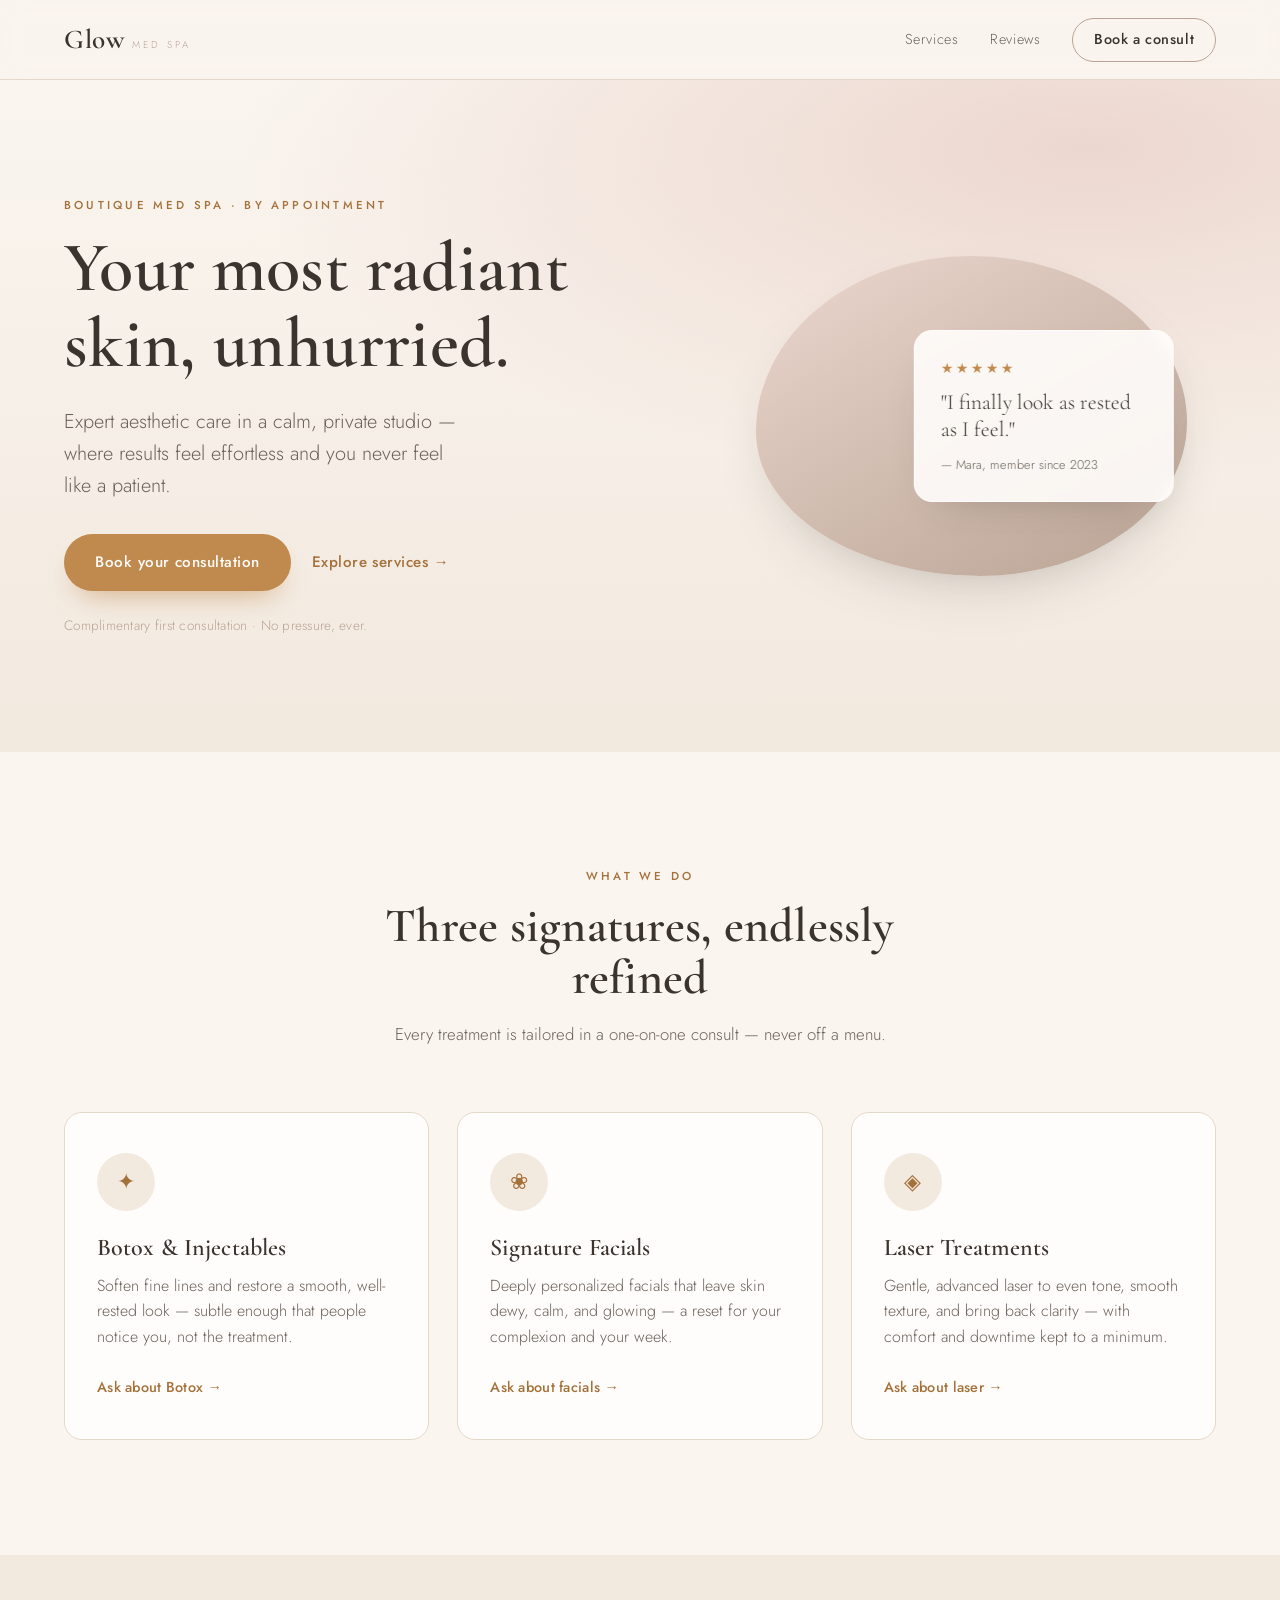
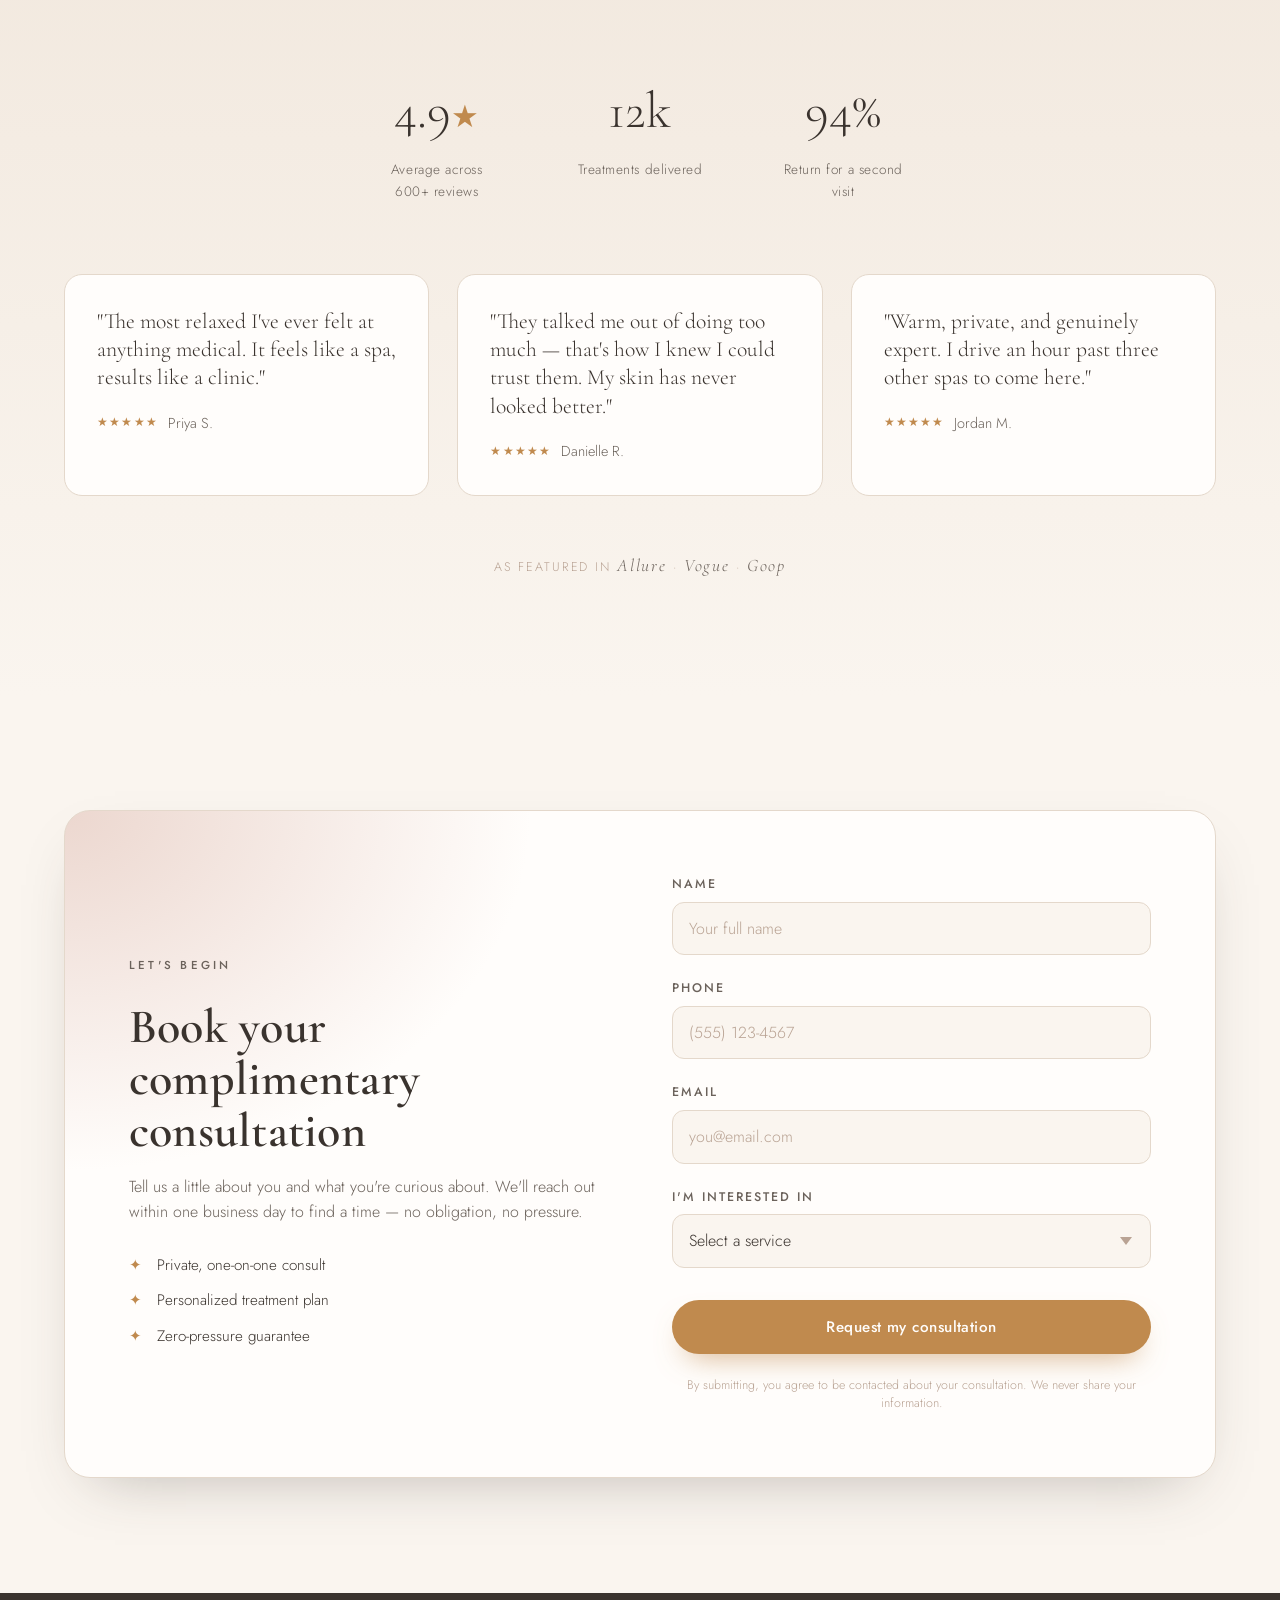
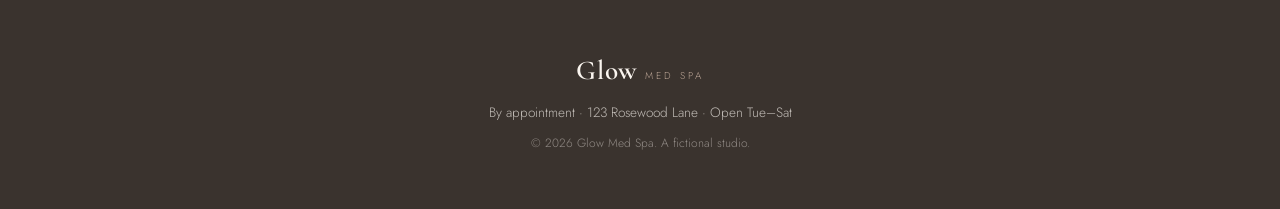
==== index.html @ 94fefde4 "Initial commit: Glow med spa landing page Single-page boutique med spa landing site — hero, three fe" ====
<!doctype html>
<html lang="en">
<head>
  <meta charset="utf-8" />
  <meta name="viewport" content="width=device-width, initial-scale=1" />
  <title>Glow — Boutique Med Spa</title>
  <meta name="description" content="Glow is a boutique med spa offering Botox, facials, and laser treatments in a warm, unhurried setting. Book your complimentary consultation." />
  <link rel="preconnect" href="https://fonts.googleapis.com" />
  <link rel="preconnect" href="https://fonts.gstatic.com" crossorigin />
  <link href="https://fonts.googleapis.com/css2?family=Cormorant+Garamond:wght@500;600&family=Jost:wght@300;400;500&display=swap" rel="stylesheet" />
  <link rel="stylesheet" href="styles.css" />
</head>
<body>
  <header class="site-header">
    <a class="brand" href="#top">
      <span class="brand-mark">Glow</span>
      <span class="brand-sub">med spa</span>
    </a>
    <nav class="site-nav">
      <a href="#services">Services</a>
      <a href="#testimonials">Reviews</a>
      <a class="btn btn-ghost" href="#book">Book a consult</a>
    </nav>
  </header>

  <main id="top">
    <!-- HERO -->
    <section class="hero">
      <div class="hero-copy reveal">
        <p class="eyebrow">Boutique med spa · By appointment</p>
        <h1>Your most radiant skin, unhurried.</h1>
        <p class="lede">
          Expert aesthetic care in a calm, private studio — where results feel
          effortless and you never feel like a patient.
        </p>
        <div class="hero-actions">
          <a class="btn btn-primary" href="#book">Book your consultation</a>
          <a class="btn btn-text" href="#services">Explore services →</a>
        </div>
        <p class="hero-note">Complimentary first consultation · No pressure, ever.</p>
      </div>
      <div class="hero-art reveal" aria-hidden="true">
        <div class="hero-orb"></div>
        <div class="hero-card">
          <span class="hero-card-star">★★★★★</span>
          <p>"I finally look as rested as I feel."</p>
          <span class="hero-card-name">— Mara, member since 2023</span>
        </div>
      </div>
    </section>

    <!-- SERVICES -->
    <section class="services" id="services">
      <div class="section-head reveal">
        <p class="eyebrow">What we do</p>
        <h2>Three signatures, endlessly refined</h2>
        <p class="section-sub">Every treatment is tailored in a one-on-one consult — never off a menu.</p>
      </div>
      <div class="service-grid">
        <article class="service-card reveal">
          <div class="service-icon" aria-hidden="true">✦</div>
          <h3>Botox &amp; Injectables</h3>
          <p>Soften fine lines and restore a smooth, well-rested look — subtle enough that people notice you, not the treatment.</p>
          <a class="service-link" href="#book">Ask about Botox →</a>
        </article>
        <article class="service-card reveal">
          <div class="service-icon" aria-hidden="true">❀</div>
          <h3>Signature Facials</h3>
          <p>Deeply personalized facials that leave skin dewy, calm, and glowing — a reset for your complexion and your week.</p>
          <a class="service-link" href="#book">Ask about facials →</a>
        </article>
        <article class="service-card reveal">
          <div class="service-icon" aria-hidden="true">◈</div>
          <h3>Laser Treatments</h3>
          <p>Gentle, advanced laser to even tone, smooth texture, and bring back clarity — with comfort and downtime kept to a minimum.</p>
          <a class="service-link" href="#book">Ask about laser →</a>
        </article>
      </div>
    </section>

    <!-- SOCIAL PROOF -->
    <section class="social" id="testimonials">
      <div class="social-stats reveal">
        <div class="stat">
          <span class="stat-num">4.9<span class="stat-unit">★</span></span>
          <span class="stat-label">Average across 600+ reviews</span>
        </div>
        <div class="stat">
          <span class="stat-num">12k</span>
          <span class="stat-label">Treatments delivered</span>
        </div>
        <div class="stat">
          <span class="stat-num">94%</span>
          <span class="stat-label">Return for a second visit</span>
        </div>
      </div>
      <div class="testimonials">
        <figure class="quote reveal">
          <blockquote>"The most relaxed I've ever felt at anything medical. It feels like a spa, results like a clinic."</blockquote>
          <figcaption><span class="quote-star">★★★★★</span> Priya S.</figcaption>
        </figure>
        <figure class="quote reveal">
          <blockquote>"They talked me out of doing too much — that's how I knew I could trust them. My skin has never looked better."</blockquote>
          <figcaption><span class="quote-star">★★★★★</span> Danielle R.</figcaption>
        </figure>
        <figure class="quote reveal">
          <blockquote>"Warm, private, and genuinely expert. I drive an hour past three other spas to come here."</blockquote>
          <figcaption><span class="quote-star">★★★★★</span> Jordan M.</figcaption>
        </figure>
      </div>
      <p class="as-seen reveal">As featured in <em>Allure</em> · <em>Vogue</em> · <em>Goop</em></p>
    </section>

    <!-- LEAD FORM -->
    <section class="book" id="book">
      <div class="book-inner reveal">
        <div class="book-copy">
          <p class="eyebrow">Let's begin</p>
          <h2>Book your complimentary consultation</h2>
          <p>Tell us a little about you and what you're curious about. We'll reach out within one business day to find a time — no obligation, no pressure.</p>
          <ul class="book-assurances">
            <li>Private, one-on-one consult</li>
            <li>Personalized treatment plan</li>
            <li>Zero-pressure guarantee</li>
          </ul>
        </div>

        <form class="lead-form" id="lead-form" novalidate>
          <div class="field">
            <label for="name">Name</label>
            <input id="name" name="name" type="text" autocomplete="name" placeholder="Your full name" required />
            <p class="error" data-error-for="name"></p>
          </div>

          <div class="field">
            <label for="phone">Phone</label>
            <input id="phone" name="phone" type="tel" autocomplete="tel" placeholder="(555) 123-4567" required />
            <p class="error" data-error-for="phone"></p>
          </div>

          <div class="field">
            <label for="email">Email</label>
            <input id="email" name="email" type="email" autocomplete="email" placeholder="you@email.com" required />
            <p class="error" data-error-for="email"></p>
          </div>

          <div class="field">
            <label for="service">I'm interested in</label>
            <select id="service" name="service" required>
              <option value="" disabled selected>Select a service</option>
              <option value="botox">Botox &amp; Injectables</option>
              <option value="facials">Signature Facials</option>
              <option value="laser">Laser Treatments</option>
              <option value="other">Something else / not sure yet</option>
            </select>
            <p class="error" data-error-for="service"></p>
          </div>

          <button class="btn btn-primary btn-block" type="submit">Request my consultation</button>
          <p class="form-fineprint">By submitting, you agree to be contacted about your consultation. We never share your information.</p>
        </form>

        <div class="form-success" id="form-success" hidden>
          <div class="success-mark" aria-hidden="true">✦</div>
          <h3>Thank you — you're on the list.</h3>
          <p id="success-detail">We'll reach out within one business day to find your perfect time.</p>
        </div>
      </div>
    </section>
  </main>

  <footer class="site-footer">
    <div class="brand">
      <span class="brand-mark">Glow</span>
      <span class="brand-sub">med spa</span>
    </div>
    <p>By appointment · 123 Rosewood Lane · Open Tue–Sat</p>
    <p class="fine">© 2026 Glow Med Spa. A fictional studio.</p>
  </footer>

  <script src="script.js"></script>
</body>
</html>
---- styles.css ----
/* ============================================================
   Glow Med Spa — design tokens
   Warm, premium, boutique. No clinical blue anywhere.
   ============================================================ */
:root {
  /* palette */
  --cream:        #faf5ef;   /* page background */
  --cream-deep:   #f2e9df;   /* alt sections */
  --blush:        #ecd7cf;   /* soft accent */
  --taupe:        #b9a394;   /* muted warm neutral */
  --gold:         #c08a4e;   /* primary CTA / accent */
  --gold-deep:    #a5713b;   /* CTA hover */
  --terracotta:   #bd7355;
  --charcoal:     #3a332e;   /* body text (warm, not black) */
  --charcoal-soft:#6b625b;   /* secondary text */
  --line:         #e4d8cb;   /* hairlines */
  --white:        #fffdfb;

  /* type */
  --serif: "Cormorant Garamond", Georgia, serif;
  --sans:  "Jost", -apple-system, BlinkMacSystemFont, "Segoe UI", sans-serif;

  /* form */
  --radius:   18px;
  --radius-sm:12px;
  --shadow-soft: 0 24px 60px -30px rgba(58, 51, 46, 0.35);
  --shadow-card: 0 18px 45px -28px rgba(58, 51, 46, 0.4);
  --ease: cubic-bezier(0.22, 1, 0.36, 1);
  --maxw: 1180px;
}

/* ---------- base ---------- */
* { box-sizing: border-box; }

html { scroll-behavior: smooth; }

body {
  margin: 0;
  font-family: var(--sans);
  font-weight: 300;
  color: var(--charcoal);
  background: var(--cream);
  line-height: 1.6;
  -webkit-font-smoothing: antialiased;
}

h1, h2, h3 {
  font-family: var(--serif);
  font-weight: 600;
  line-height: 1.08;
  letter-spacing: 0.005em;
  margin: 0;
  color: var(--charcoal);
}

h1 { font-size: clamp(2.6rem, 6vw, 4.4rem); }
h2 { font-size: clamp(2rem, 4vw, 3rem); }
h3 { font-size: 1.5rem; }

p { margin: 0; }

a { color: inherit; text-decoration: none; }

.eyebrow {
  font-family: var(--sans);
  text-transform: uppercase;
  letter-spacing: 0.28em;
  font-size: 0.72rem;
  font-weight: 500;
  color: var(--gold-deep);
  margin-bottom: 1rem;
}

section { padding: clamp(4rem, 9vw, 7.5rem) clamp(1.5rem, 5vw, 4rem); }

/* ---------- buttons ---------- */
.btn {
  display: inline-flex;
  align-items: center;
  justify-content: center;
  gap: 0.5rem;
  font-family: var(--sans);
  font-weight: 500;
  font-size: 0.95rem;
  letter-spacing: 0.03em;
  padding: 0.95rem 1.9rem;
  border-radius: 999px;
  border: 1px solid transparent;
  cursor: pointer;
  transition: transform 0.3s var(--ease), background 0.3s var(--ease),
              color 0.3s var(--ease), box-shadow 0.3s var(--ease);
}
.btn-primary {
  background: var(--gold);
  color: var(--white);
  box-shadow: 0 14px 30px -14px rgba(192, 138, 78, 0.75);
}
.btn-primary:hover { background: var(--gold-deep); transform: translateY(-2px); }
.btn-ghost {
  border-color: var(--taupe);
  color: var(--charcoal);
  padding: 0.6rem 1.3rem;
}
.btn-ghost:hover { background: var(--charcoal); color: var(--cream); border-color: var(--charcoal); }
.btn-text { color: var(--gold-deep); padding: 0.95rem 0.5rem; }
.btn-text:hover { color: var(--charcoal); }
.btn-block { width: 100%; margin-top: 0.5rem; }

/* ---------- header ---------- */
.site-header {
  position: sticky;
  top: 0;
  z-index: 50;
  display: flex;
  align-items: center;
  justify-content: space-between;
  padding: 1.1rem clamp(1.5rem, 5vw, 4rem);
  background: rgba(250, 245, 239, 0.82);
  backdrop-filter: blur(12px);
  border-bottom: 1px solid var(--line);
}
.brand { display: flex; align-items: baseline; gap: 0.5rem; }
.brand-mark {
  font-family: var(--serif);
  font-size: 1.7rem;
  font-weight: 600;
  letter-spacing: 0.02em;
}
.brand-sub {
  text-transform: uppercase;
  letter-spacing: 0.3em;
  font-size: 0.62rem;
  color: var(--taupe);
}
.site-nav { display: flex; align-items: center; gap: 2rem; }
.site-nav a { font-size: 0.9rem; letter-spacing: 0.04em; color: var(--charcoal-soft); }
.site-nav a:hover { color: var(--charcoal); }
.site-nav .btn-ghost { color: var(--charcoal); }

/* ---------- hero ---------- */
.hero {
  display: grid;
  grid-template-columns: 1.1fr 0.9fr;
  gap: clamp(2rem, 5vw, 5rem);
  align-items: center;
  background:
    radial-gradient(120% 90% at 85% 10%, var(--blush) 0%, transparent 55%),
    linear-gradient(180deg, var(--cream) 0%, var(--cream-deep) 100%);
}
.lede {
  font-size: clamp(1.05rem, 1.6vw, 1.25rem);
  color: var(--charcoal-soft);
  max-width: 34ch;
  margin: 1.5rem 0 2rem;
}
.hero-actions { display: flex; align-items: center; gap: 0.75rem; flex-wrap: wrap; }
.hero-note { margin-top: 1.5rem; font-size: 0.85rem; color: var(--taupe); letter-spacing: 0.02em; }

.hero-art { position: relative; min-height: 380px; display: grid; place-items: center; }
.hero-orb {
  position: absolute;
  inset: 8% 6%;
  border-radius: 50% 50% 48% 52% / 55% 52% 48% 45%;
  background: linear-gradient(150deg, var(--blush), var(--taupe));
  box-shadow: var(--shadow-soft);
  animation: float 9s ease-in-out infinite;
}
.hero-card {
  position: relative;
  background: rgba(255, 253, 251, 0.9);
  backdrop-filter: blur(6px);
  border: 1px solid var(--white);
  border-radius: var(--radius);
  padding: 1.5rem 1.6rem;
  max-width: 260px;
  box-shadow: var(--shadow-card);
  transform: translateX(28%);
}
.hero-card-star { color: var(--gold); letter-spacing: 0.15em; font-size: 0.9rem; }
.hero-card p { font-family: var(--serif); font-size: 1.35rem; line-height: 1.25; margin: 0.5rem 0; }
.hero-card-name { font-size: 0.8rem; color: var(--charcoal-soft); }

@keyframes float {
  0%, 100% { transform: translateY(0) rotate(0deg); }
  50%      { transform: translateY(-16px) rotate(-2deg); }
}

/* ---------- section heads ---------- */
.section-head { text-align: center; max-width: 620px; margin: 0 auto clamp(2.5rem, 5vw, 4rem); }
.section-sub { color: var(--charcoal-soft); margin-top: 1rem; font-size: 1.05rem; }

/* ---------- services ---------- */
.services { background: var(--cream); }
.service-grid {
  display: grid;
  grid-template-columns: repeat(3, 1fr);
  gap: 1.75rem;
  max-width: var(--maxw);
  margin: 0 auto;
}
.service-card {
  background: var(--white);
  border: 1px solid var(--line);
  border-radius: var(--radius);
  padding: 2.5rem 2rem;
  transition: transform 0.4s var(--ease), box-shadow 0.4s var(--ease);
}
.service-card:hover { transform: translateY(-6px); box-shadow: var(--shadow-card); }
.service-icon {
  width: 58px; height: 58px;
  display: grid; place-items: center;
  border-radius: 50%;
  background: var(--cream-deep);
  color: var(--gold-deep);
  font-size: 1.4rem;
  margin-bottom: 1.5rem;
}
.service-card h3 { margin-bottom: 0.75rem; }
.service-card p { color: var(--charcoal-soft); margin-bottom: 1.5rem; }
.service-link { color: var(--gold-deep); font-weight: 500; font-size: 0.9rem; letter-spacing: 0.02em; }
.service-link:hover { color: var(--charcoal); }

/* ---------- social proof ---------- */
.social { background: linear-gradient(180deg, var(--cream-deep), var(--cream)); }
.social-stats {
  display: flex;
  justify-content: center;
  gap: clamp(2rem, 6vw, 5rem);
  flex-wrap: wrap;
  max-width: var(--maxw);
  margin: 0 auto clamp(3rem, 6vw, 4.5rem);
  text-align: center;
}
.stat { display: flex; flex-direction: column; gap: 0.4rem; }
.stat-num { font-family: var(--serif); font-size: clamp(2.4rem, 4vw, 3.2rem); color: var(--charcoal); }
.stat-unit { color: var(--gold); font-size: 0.6em; }
.stat-label { font-size: 0.85rem; letter-spacing: 0.04em; color: var(--charcoal-soft); max-width: 16ch; }
.testimonials {
  display: grid;
  grid-template-columns: repeat(3, 1fr);
  gap: 1.75rem;
  max-width: var(--maxw);
  margin: 0 auto;
}
.quote {
  background: var(--white);
  border: 1px solid var(--line);
  border-radius: var(--radius);
  padding: 2rem;
  margin: 0;
}
.quote blockquote {
  margin: 0 0 1.25rem;
  font-family: var(--serif);
  font-size: 1.35rem;
  line-height: 1.3;
  color: var(--charcoal);
}
.quote figcaption { font-size: 0.9rem; color: var(--charcoal-soft); display: flex; align-items: center; gap: 0.6rem; }
.quote-star { color: var(--gold); letter-spacing: 0.1em; font-size: 0.75rem; }
.as-seen {
  text-align: center;
  margin-top: clamp(2.5rem, 5vw, 3.5rem);
  letter-spacing: 0.15em;
  text-transform: uppercase;
  font-size: 0.78rem;
  color: var(--taupe);
}
.as-seen em { font-style: italic; font-family: var(--serif); text-transform: none; font-size: 1.1rem; color: var(--charcoal-soft); }

/* ---------- lead form ---------- */
.book { background: var(--cream); }
.book-inner {
  display: grid;
  grid-template-columns: 1fr 1fr;
  gap: clamp(2rem, 5vw, 4.5rem);
  align-items: center;
  max-width: var(--maxw);
  margin: 0 auto;
  background:
    radial-gradient(90% 120% at 0% 0%, var(--blush) 0%, transparent 45%),
    var(--white);
  border: 1px solid var(--line);
  border-radius: calc(var(--radius) + 8px);
  padding: clamp(2.5rem, 5vw, 4rem);
  box-shadow: var(--shadow-soft);
  position: relative;
}
.book-copy p { color: var(--charcoal-soft); margin: 1rem 0 1.75rem; }
.book-assurances { list-style: none; padding: 0; margin: 0; display: grid; gap: 0.7rem; }
.book-assurances li { position: relative; padding-left: 1.75rem; font-size: 0.95rem; }
.book-assurances li::before {
  content: "✦";
  position: absolute; left: 0;
  color: var(--gold);
}

.lead-form { display: grid; gap: 1.1rem; }
.field { display: grid; gap: 0.4rem; }
.field label {
  font-size: 0.78rem;
  text-transform: uppercase;
  letter-spacing: 0.16em;
  color: var(--charcoal-soft);
  font-weight: 500;
}
.field input, .field select {
  font-family: var(--sans);
  font-size: 1rem;
  font-weight: 300;
  color: var(--charcoal);
  background: var(--cream);
  border: 1px solid var(--line);
  border-radius: var(--radius-sm);
  padding: 0.9rem 1rem;
  transition: border-color 0.25s var(--ease), box-shadow 0.25s var(--ease), background 0.25s var(--ease);
  appearance: none;
}
.field select { cursor: pointer; background-image: url("data:image/svg+xml,%3Csvg xmlns='http://www.w3.org/2000/svg' width='12' height='8' viewBox='0 0 12 8'%3E%3Cpath fill='%23b9a394' d='M6 8L0 0h12z'/%3E%3C/svg%3E"); background-repeat: no-repeat; background-position: right 1.1rem center; }
.field input::placeholder { color: var(--taupe); }
.field input:focus, .field select:focus {
  outline: none;
  border-color: var(--gold);
  background: var(--white);
  box-shadow: 0 0 0 4px rgba(192, 138, 78, 0.14);
}
.field.invalid input, .field.invalid select { border-color: var(--terracotta); }
.error { min-height: 0; font-size: 0.8rem; color: var(--terracotta); margin: 0; }
.form-fineprint { font-size: 0.78rem; color: var(--taupe); text-align: center; line-height: 1.5; margin-top: 0.25rem; }

/* success state */
.form-success { text-align: center; padding: 2rem 1rem; }
.success-mark {
  width: 68px; height: 68px; margin: 0 auto 1.25rem;
  display: grid; place-items: center;
  border-radius: 50%;
  background: var(--cream-deep);
  color: var(--gold);
  font-size: 1.8rem;
  animation: pop 0.5s var(--ease);
}
.form-success h3 { margin-bottom: 0.6rem; }
.form-success p { color: var(--charcoal-soft); }
@keyframes pop { 0% { transform: scale(0.6); opacity: 0; } 100% { transform: scale(1); opacity: 1; } }

/* ---------- footer ---------- */
.site-footer {
  text-align: center;
  padding: 3.5rem 1.5rem;
  background: var(--charcoal);
  color: var(--cream);
  display: grid;
  gap: 0.6rem;
  justify-items: center;
}
.site-footer .brand-sub { color: var(--taupe); }
.site-footer p { font-size: 0.85rem; color: rgba(250, 245, 239, 0.7); }
.site-footer .fine { font-size: 0.75rem; color: rgba(250, 245, 239, 0.45); }

/* ---------- reveal on scroll ---------- */
.reveal { opacity: 0; transform: translateY(24px); transition: opacity 0.8s var(--ease), transform 0.8s var(--ease); }
.reveal.in { opacity: 1; transform: none; }

/* ---------- responsive ---------- */
@media (max-width: 880px) {
  .hero { grid-template-columns: 1fr; }
  .hero-art { min-height: 300px; order: -1; }
  .hero-card { transform: none; }
  .service-grid, .testimonials { grid-template-columns: 1fr; }
  .book-inner { grid-template-columns: 1fr; }
}
@media (max-width: 620px) {
  .site-nav a:not(.btn) { display: none; }
}
@media (prefers-reduced-motion: reduce) {
  .reveal { opacity: 1; transform: none; transition: none; }
  .hero-orb { animation: none; }
  html { scroll-behavior: auto; }
}
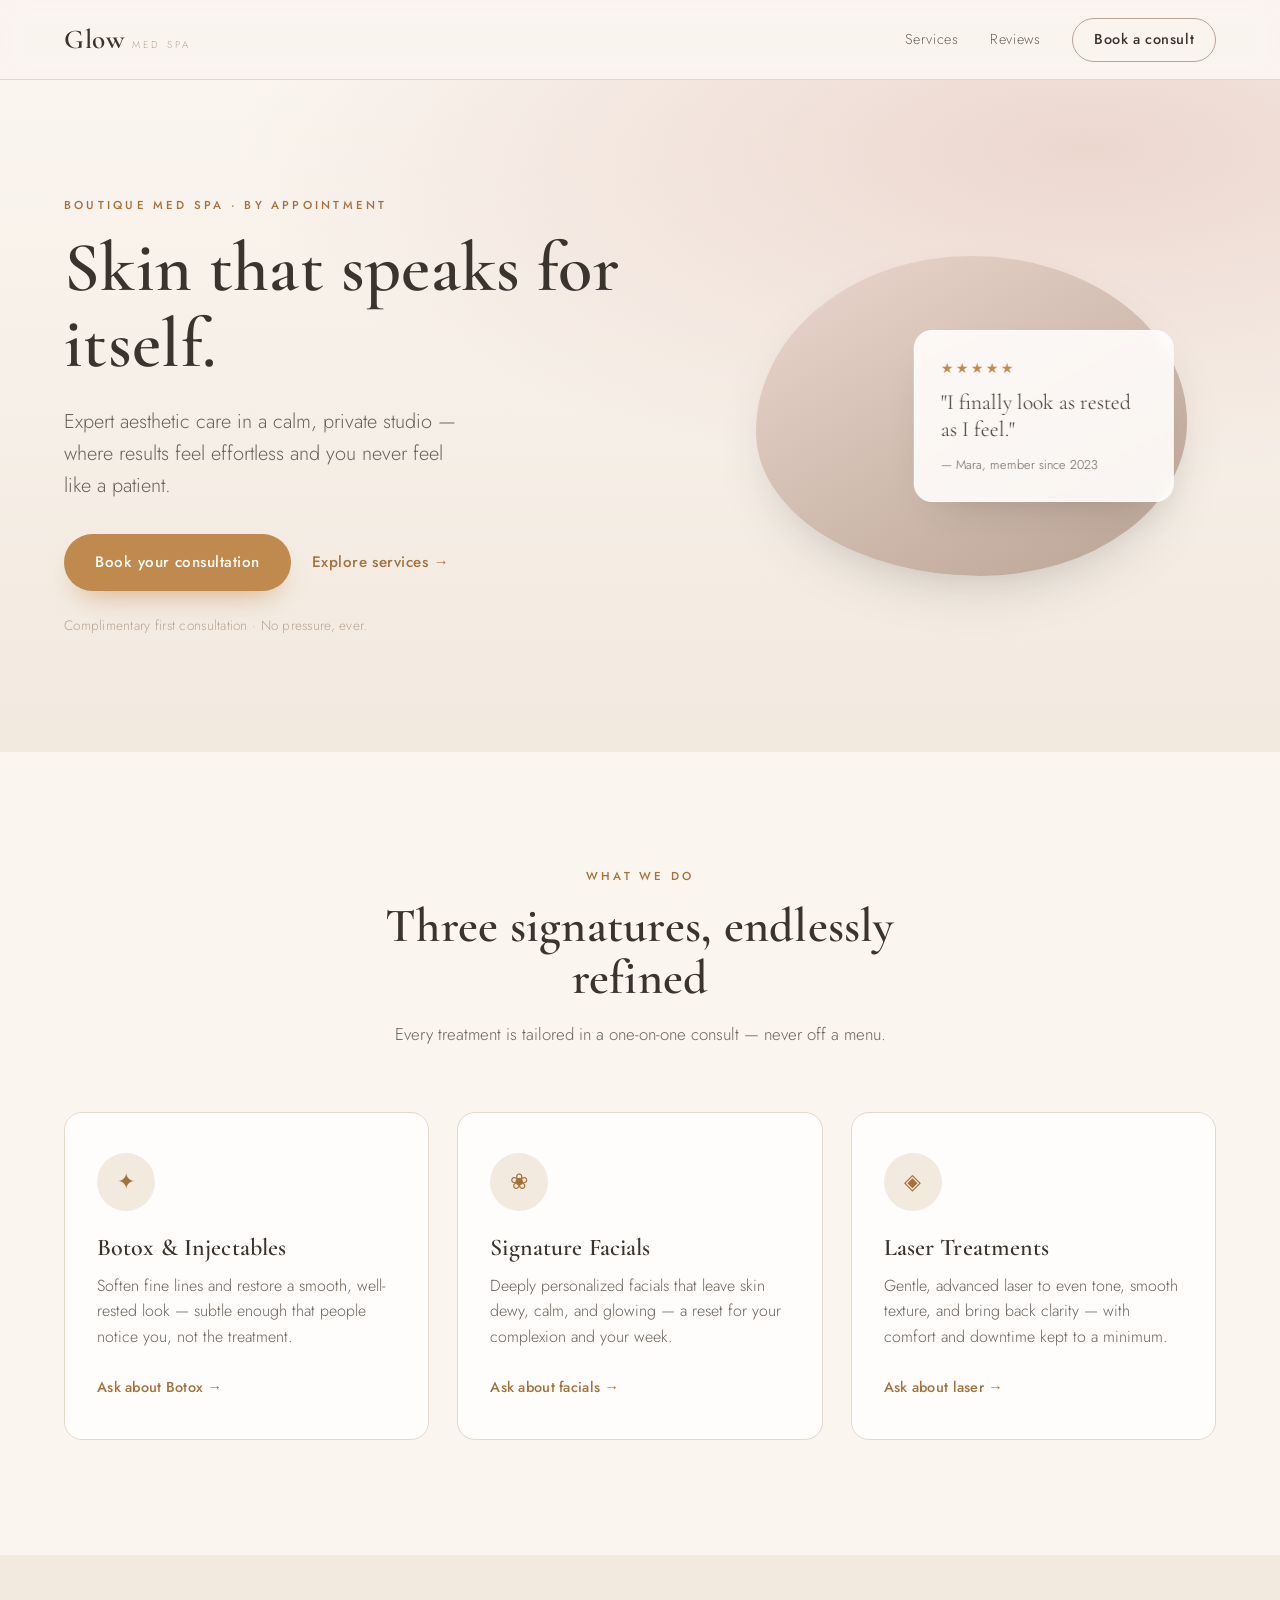
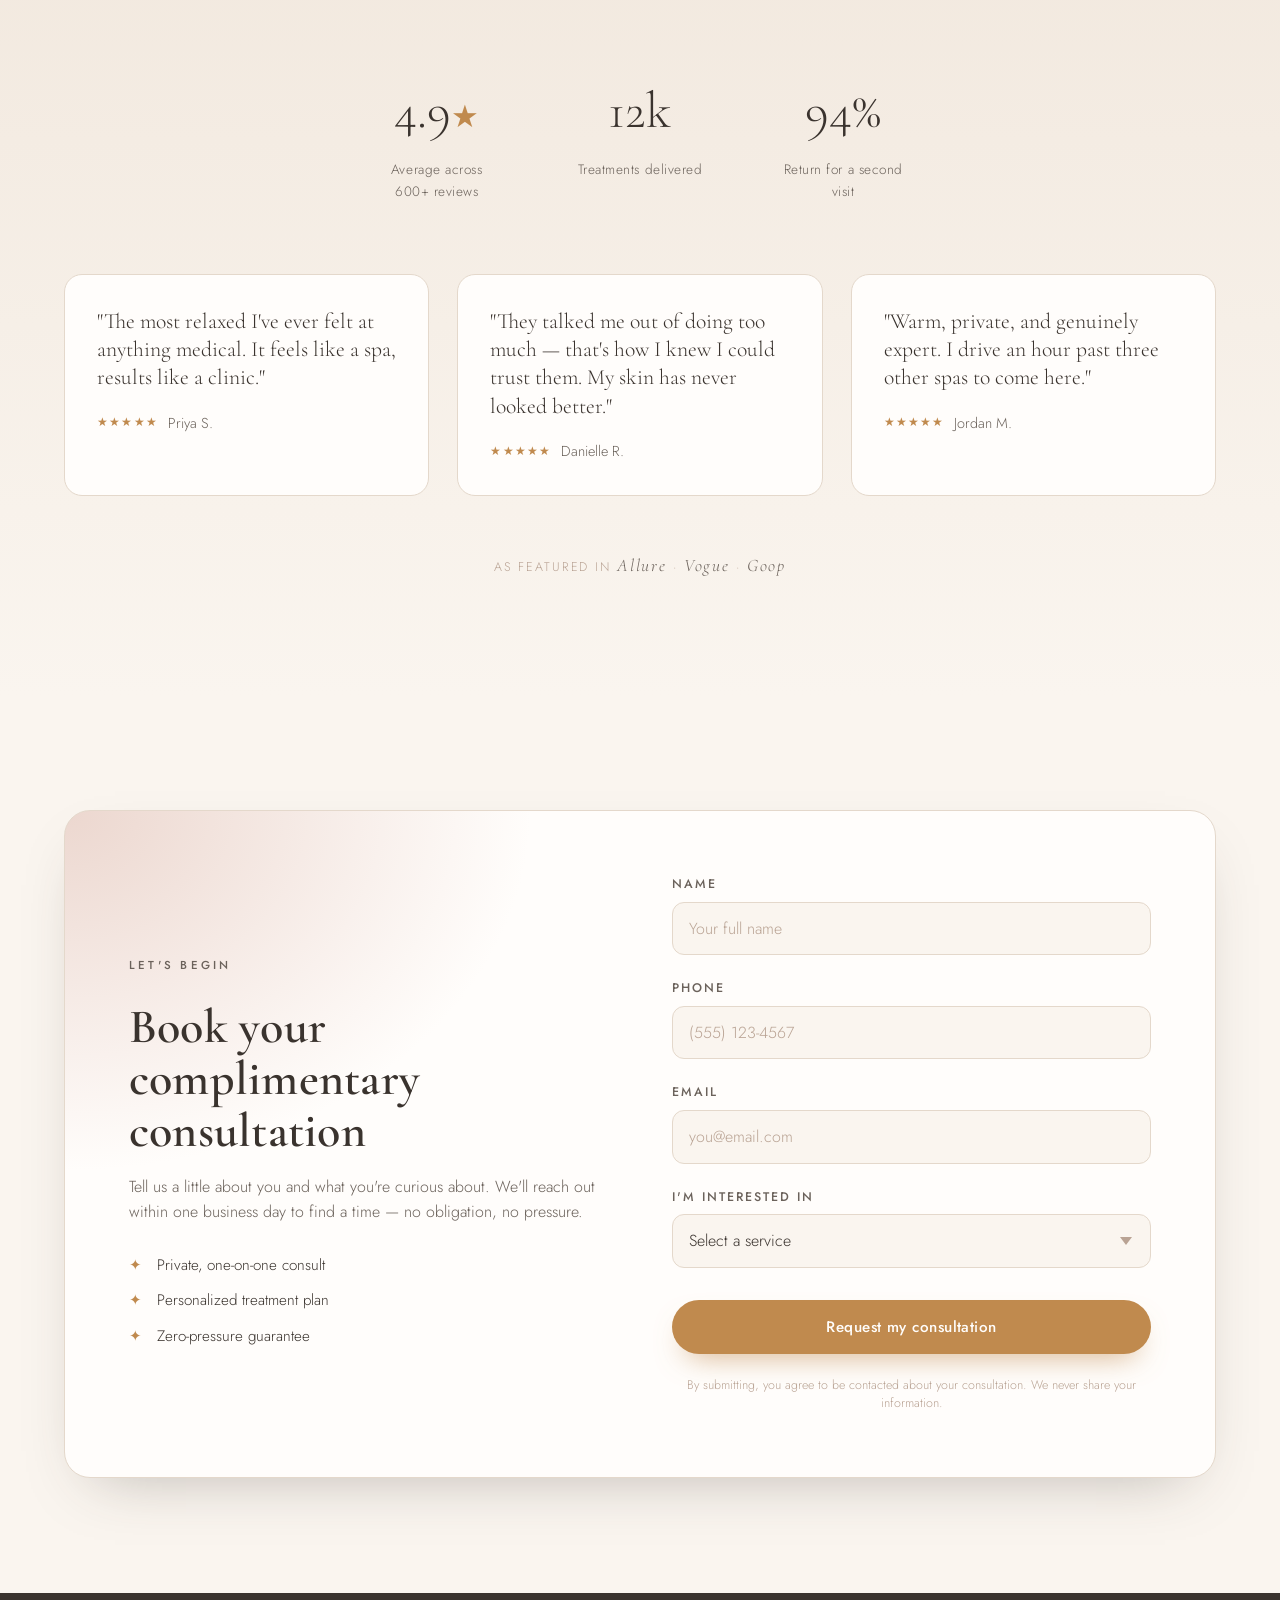
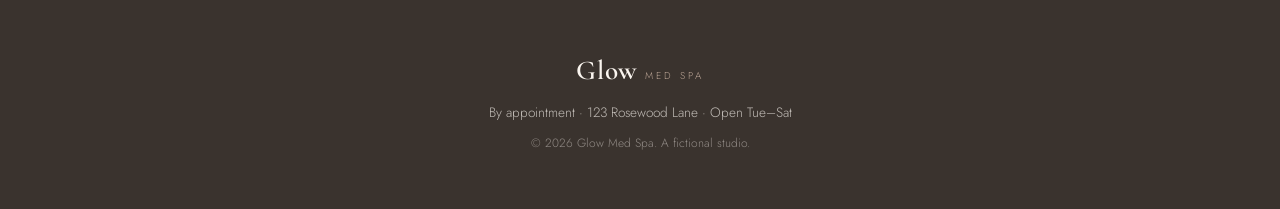
==== commit 5f543d53: "Sharpen hero headline "Your most radiant skin, unhurried." -> "Skin that speaks for itself." Tighter" ====
--- a/index.html
+++ b/index.html
@@ -28,7 +28,7 @@
     <section class="hero">
       <div class="hero-copy reveal">
         <p class="eyebrow">Boutique med spa · By appointment</p>
-        <h1>Your most radiant skin, unhurried.</h1>
+        <h1>Skin that speaks for itself.</h1>
         <p class="lede">
           Expert aesthetic care in a calm, private studio — where results feel
           effortless and you never feel like a patient.
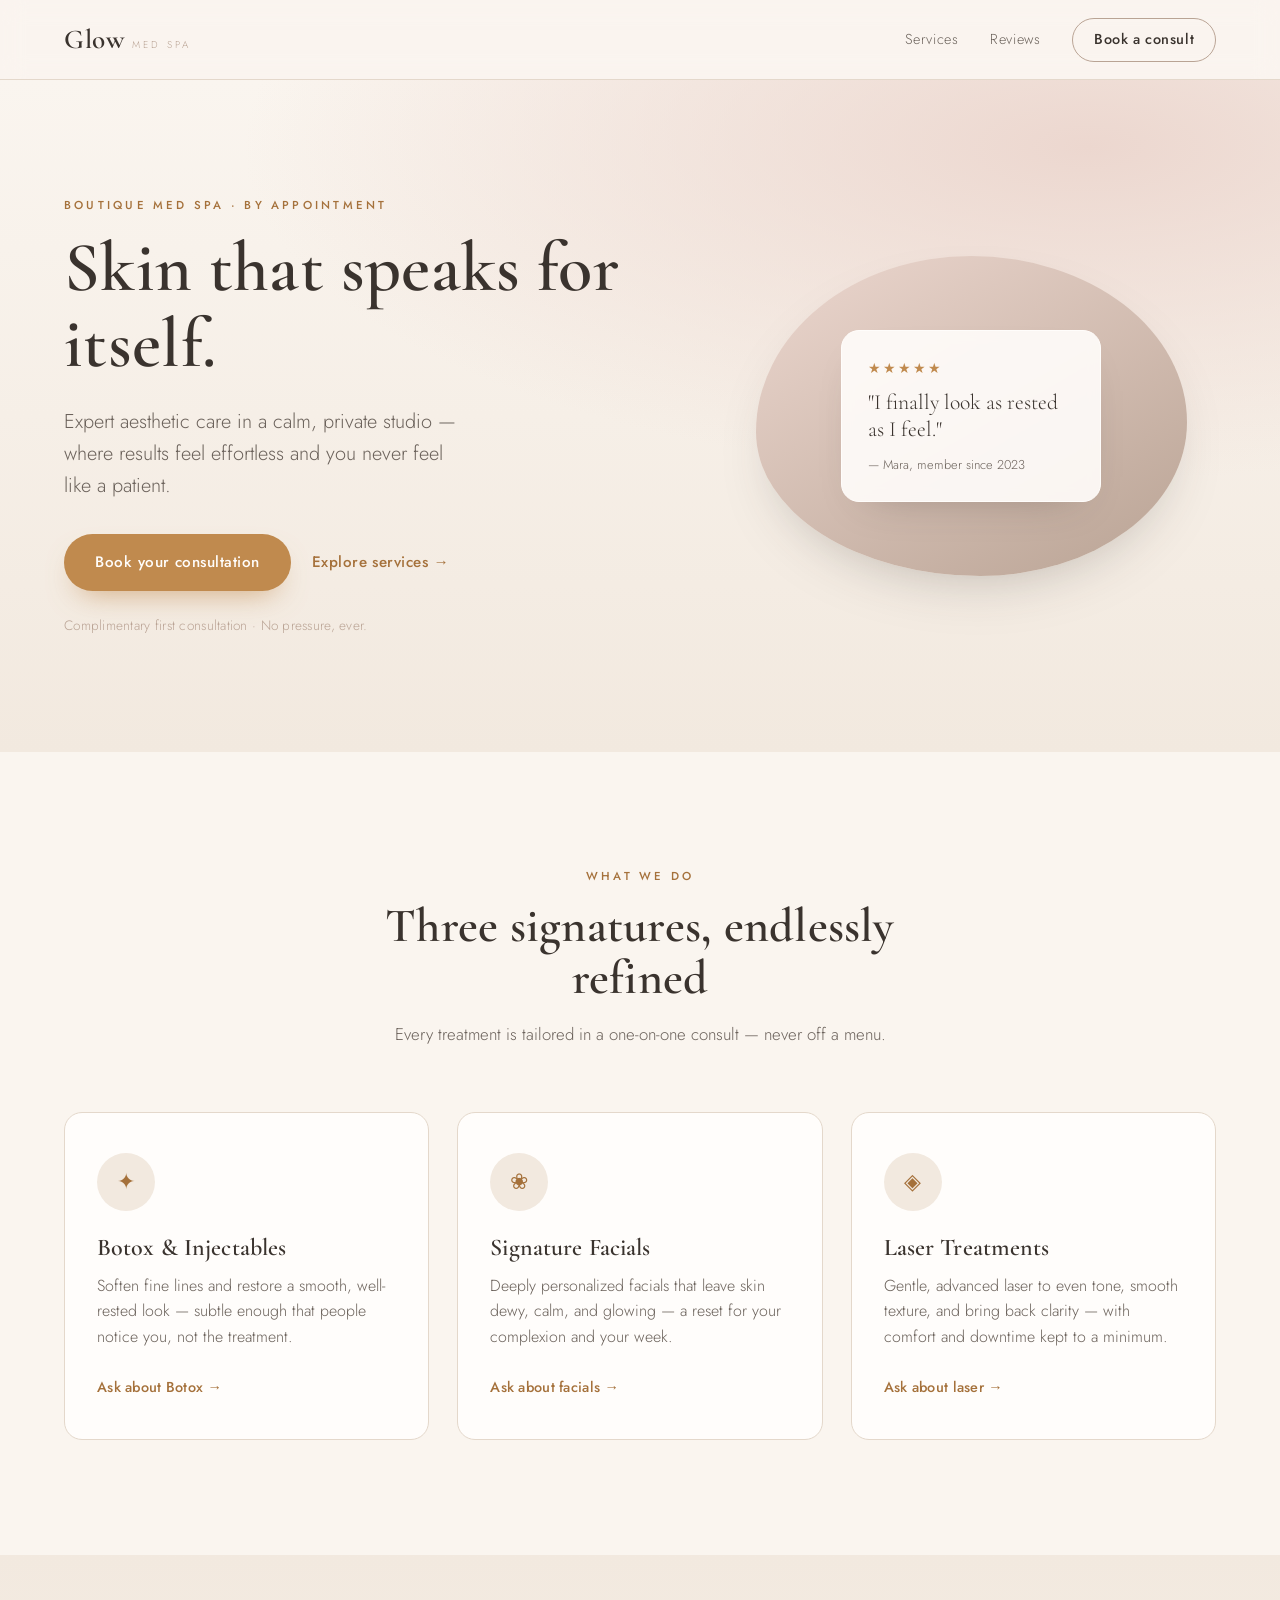
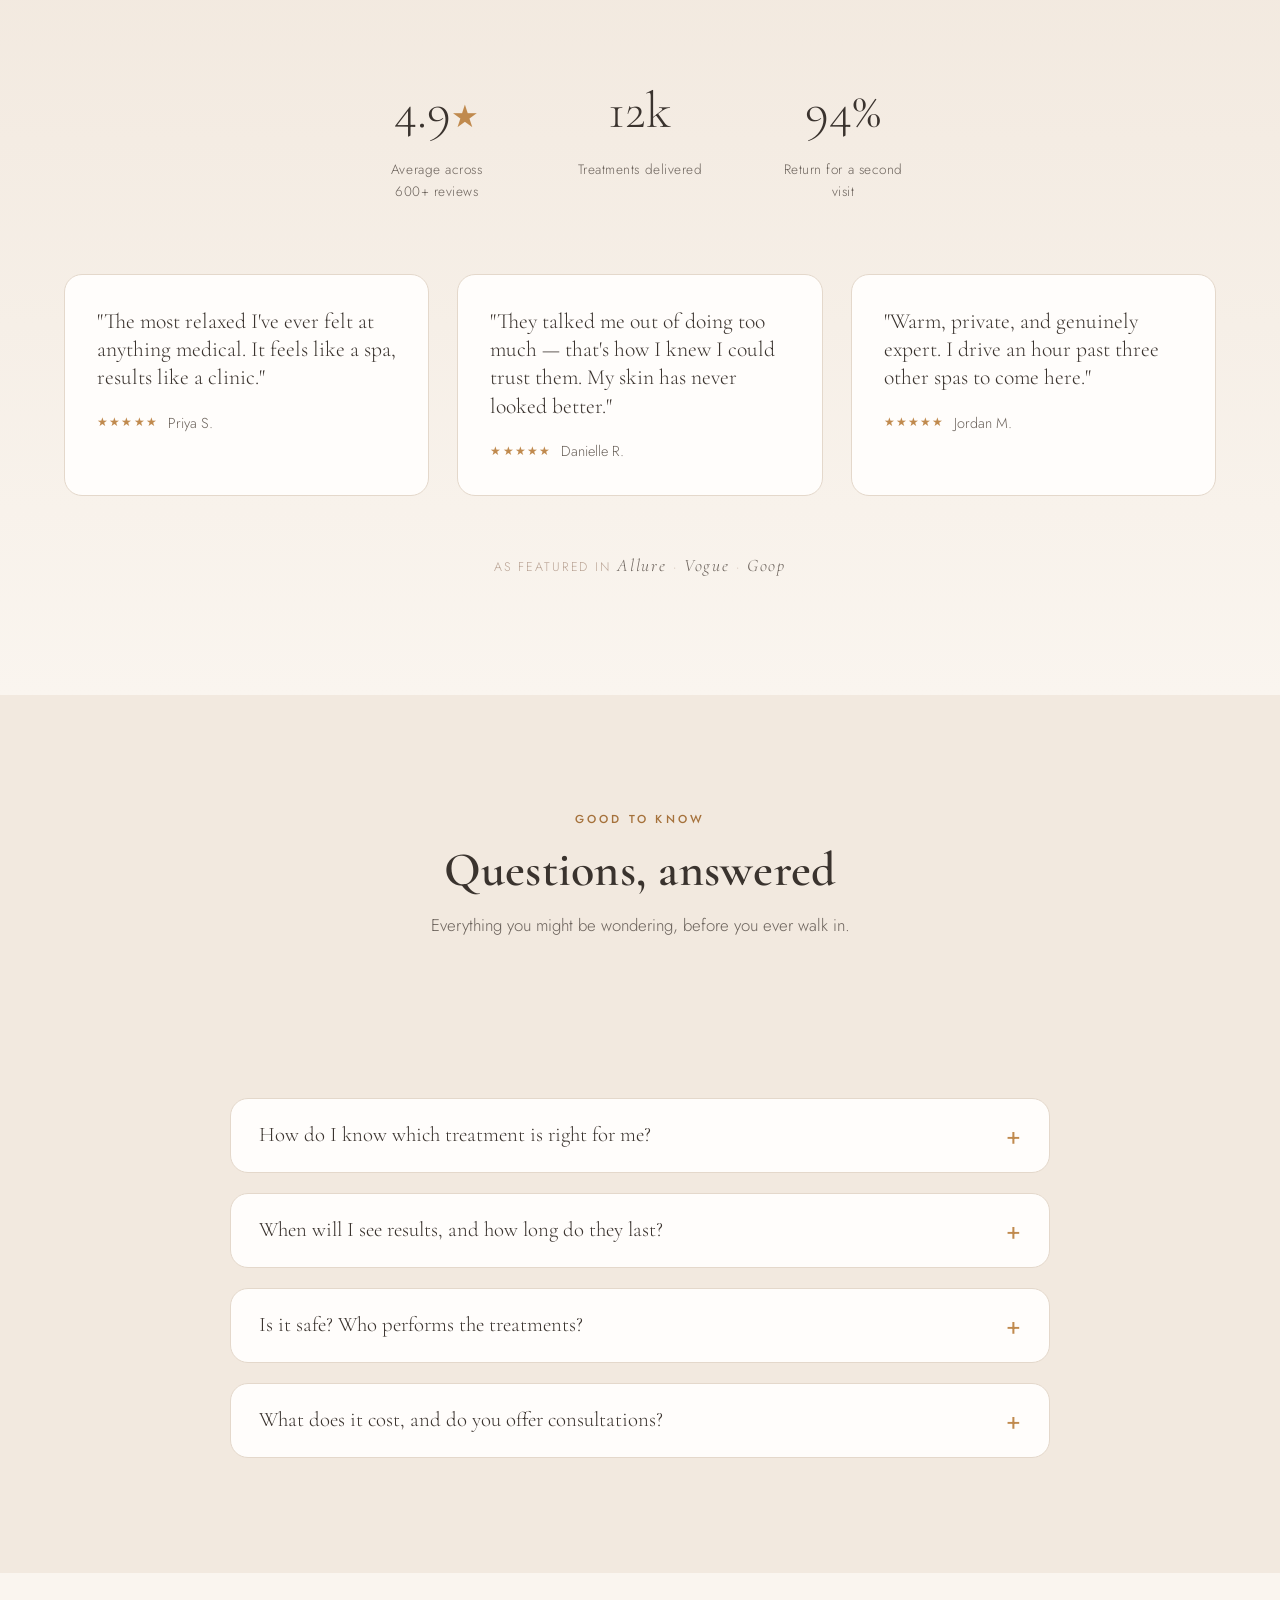
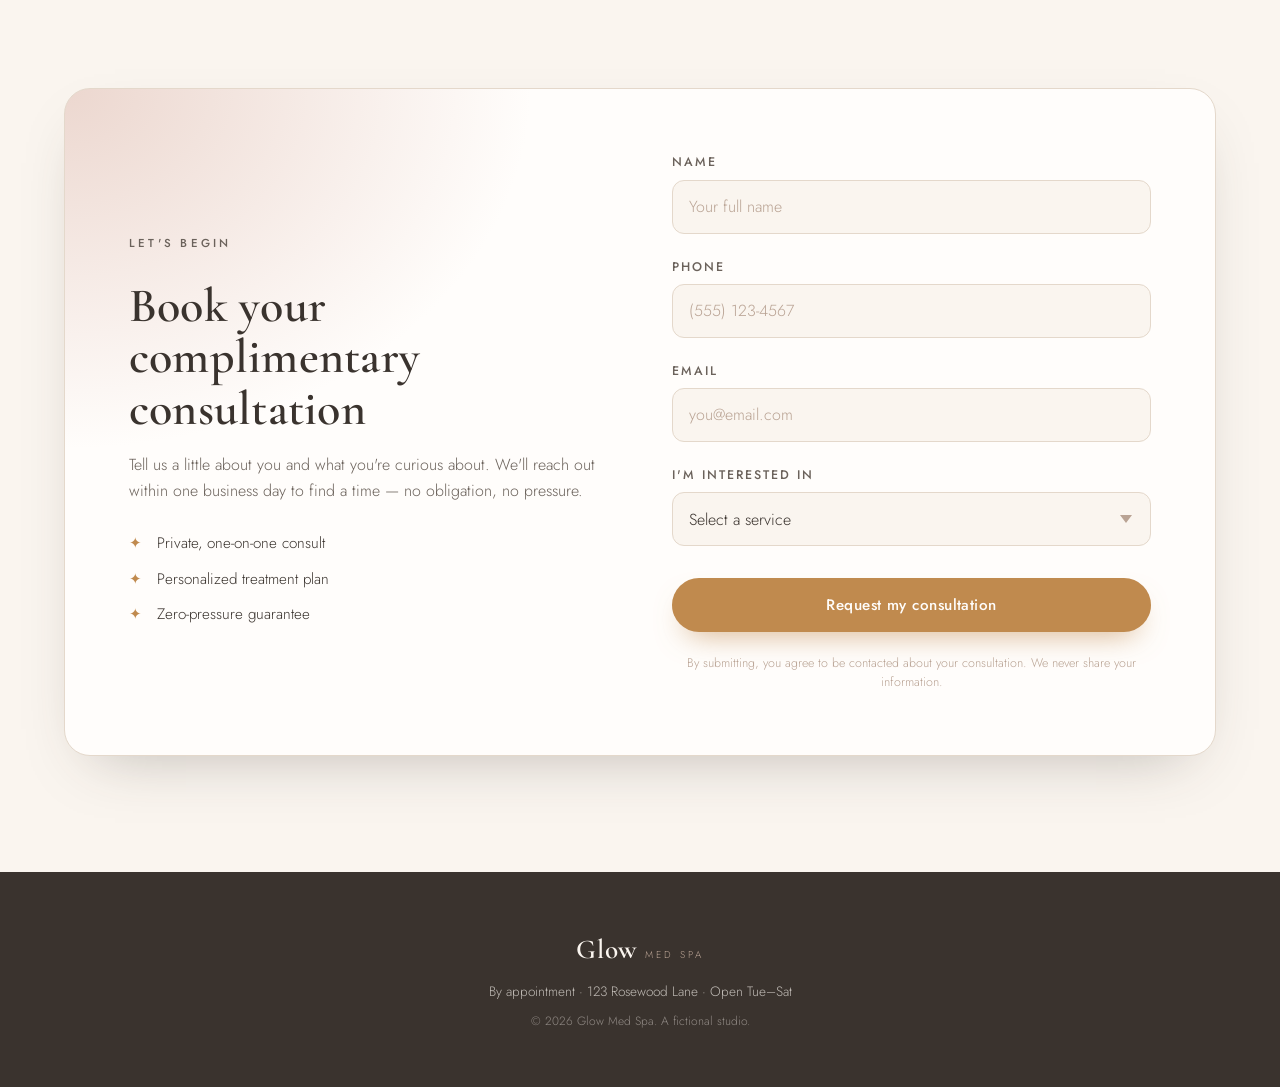
==== commit 52c88ea3: "Add FAQ section (native accordion) Insert a five-question FAQ between social proof and the lead form" ====
--- a/index.html
+++ b/index.html
@@ -111,6 +111,37 @@
       <p class="as-seen reveal">As featured in <em>Allure</em> · <em>Vogue</em> · <em>Goop</em></p>
     </section>
 
+    <!-- FAQ -->
+    <section class="faq" id="faq">
+      <div class="section-head reveal">
+        <p class="eyebrow">Good to know</p>
+        <h2>Questions, answered</h2>
+        <p class="section-sub">Everything you might be wondering, before you ever walk in.</p>
+      </div>
+      <div class="faq-list">
+        <details class="faq-item reveal">
+          <summary>Do the treatments hurt, or need downtime?<span class="faq-mark" aria-hidden="true">+</span></summary>
+          <p>Most are comfortable and fit easily into your day. Botox is a few quick pinches with no downtime; facials are pure relaxation; and our laser treatments use numbing and cooling so you can head straight back to your routine. We'll walk you through exactly what to expect beforehand.</p>
+        </details>
+        <details class="faq-item reveal">
+          <summary>How do I know which treatment is right for me?<span class="faq-mark" aria-hidden="true">+</span></summary>
+          <p>That's exactly what your complimentary consultation is for. We listen first, look at your skin and your goals, and build a plan tailored to you — never a one-size-fits-all menu. Sometimes that means doing less than you expected.</p>
+        </details>
+        <details class="faq-item reveal">
+          <summary>When will I see results, and how long do they last?<span class="faq-mark" aria-hidden="true">+</span></summary>
+          <p>It depends on the treatment. Botox settles over three to seven days and lasts around three to four months; facials give an immediate glow that deepens with regular visits; and laser results build gradually over a series. We'll set clear, honest expectations so you're never guessing.</p>
+        </details>
+        <details class="faq-item reveal">
+          <summary>Is it safe? Who performs the treatments?<span class="faq-mark" aria-hidden="true">+</span></summary>
+          <p>Every treatment is performed by trained, licensed professionals in a private, meticulously clean studio. Your safety and comfort always come first — and we'll never recommend something that isn't right for you.</p>
+        </details>
+        <details class="faq-item reveal">
+          <summary>What does it cost, and do you offer consultations?<span class="faq-mark" aria-hidden="true">+</span></summary>
+          <p>Your first consultation is complimentary and completely no-pressure. Pricing depends on your personalized plan, and we'll walk you through everything transparently before you commit to anything. No surprises, ever.</p>
+        </details>
+      </div>
+    </section>
+
     <!-- LEAD FORM -->
     <section class="book" id="book">
       <div class="book-inner reveal">
--- a/styles.css
+++ b/styles.css
@@ -174,7 +174,6 @@
   padding: 1.5rem 1.6rem;
   max-width: 260px;
   box-shadow: var(--shadow-card);
-  transform: translateX(28%);
 }
 .hero-card-star { color: var(--gold); letter-spacing: 0.15em; font-size: 0.9rem; }
 .hero-card p { font-family: var(--serif); font-size: 1.35rem; line-height: 1.25; margin: 0.5rem 0; }
@@ -267,6 +266,43 @@
   color: var(--taupe);
 }
 .as-seen em { font-style: italic; font-family: var(--serif); text-transform: none; font-size: 1.1rem; color: var(--charcoal-soft); }
+
+/* ---------- faq ---------- */
+.faq { background: var(--cream-deep); }
+.faq-list { max-width: 820px; margin: 0 auto; display: grid; gap: 1.25rem; }
+.faq-item {
+  background: var(--white);
+  border: 1px solid var(--line);
+  border-radius: var(--radius);
+  padding: 1.5rem 1.75rem;
+  transition: box-shadow 0.4s var(--ease);
+}
+.faq-item:hover { box-shadow: var(--shadow-card); }
+.faq-item summary {
+  display: flex;
+  align-items: center;
+  justify-content: space-between;
+  gap: 1rem;
+  cursor: pointer;
+  list-style: none;
+  font-family: var(--serif);
+  font-size: 1.3rem;
+  line-height: 1.2;
+  color: var(--charcoal);
+}
+.faq-item summary::-webkit-details-marker { display: none; }
+.faq-item summary:focus-visible { outline: 2px solid var(--gold); outline-offset: 4px; border-radius: 4px; }
+.faq-mark {
+  flex: none;
+  font-family: var(--sans);
+  font-weight: 400;
+  font-size: 1.5rem;
+  line-height: 1;
+  color: var(--gold);
+  transition: transform 0.3s var(--ease);
+}
+.faq-item[open] .faq-mark { transform: rotate(45deg); }
+.faq-item p { margin-top: 1rem; color: var(--charcoal-soft); }
 
 /* ---------- lead form ---------- */
 .book { background: var(--cream); }
@@ -365,7 +401,6 @@
 @media (max-width: 880px) {
   .hero { grid-template-columns: 1fr; }
   .hero-art { min-height: 300px; order: -1; }
-  .hero-card { transform: none; }
   .service-grid, .testimonials { grid-template-columns: 1fr; }
   .book-inner { grid-template-columns: 1fr; }
 }
@@ -375,5 +410,6 @@
 @media (prefers-reduced-motion: reduce) {
   .reveal { opacity: 1; transform: none; transition: none; }
   .hero-orb { animation: none; }
+  .faq-mark { transition: none; }
   html { scroll-behavior: auto; }
 }
